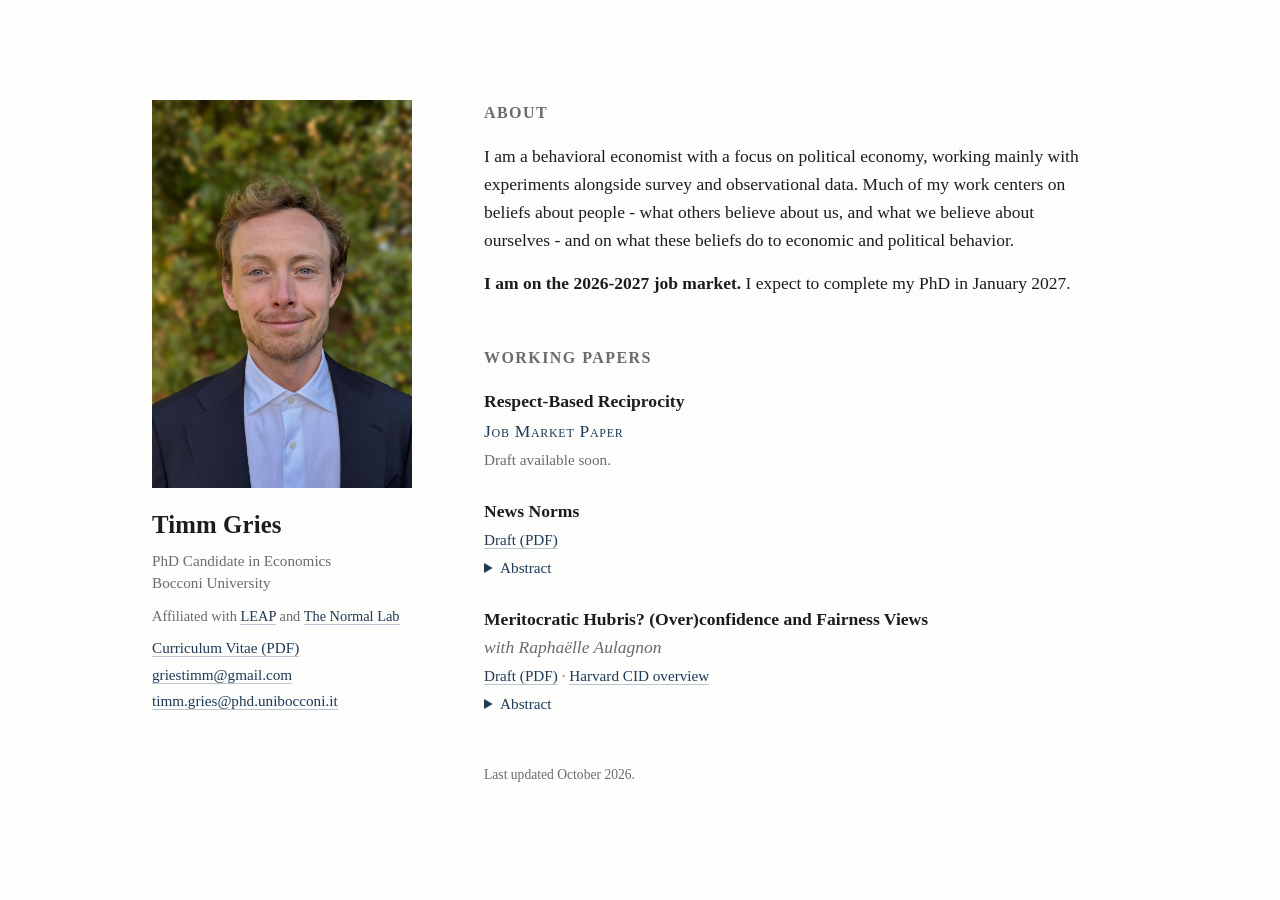
==== index.html @ f450a651 "Spell the Hubris title (Over)confidence Co-Authored-By: Claude Opus 5.5 <noreply@anthropic.com>" ====
<!doctype html>
<html lang="en">
<head>
<meta charset="utf-8">
<meta name="viewport" content="width=device-width, initial-scale=1">
<title>Timm Gries</title>
<meta name="description" content="Timm Gries - behavioral economist, PhD candidate at Bocconi University.">
<link rel="stylesheet" href="style.css">
</head>
<body>

<main>
  <!-- ---------- left rail: photo + identity ---------- -->
  <aside class="rail">
    <img class="photo" src="assets/photo2.jpg" alt="Timm Gries">
    <h1>Timm Gries</h1>
    <p class="affil">PhD Candidate in Economics<br>Bocconi University</p>
    <p class="affilnote">Affiliated with <a href="https://leap.unibocconi.eu/">LEAP</a> and
      <a href="https://thenormallab.uchicago.edu/">The Normal Lab</a></p>
    <!-- CV: assets/gries-cv.pdf, compiled from CV_timm_2026_07/CV_academic.tex.
         To update: recompile there, re-copy, push. To remove: delete the line + file. -->
    <p class="raillink"><a href="assets/gries-cv.pdf">Curriculum Vitae (PDF)</a></p>
    <p class="raillink"><a href="mailto:griestimm@gmail.com">griestimm@gmail.com</a></p>
    <!-- Staleness clock: institutional address - remove after the PhD (Jan 2027). -->
    <p class="raillink"><a href="mailto:timm.gries@phd.unibocconi.it">timm.gries@phd.unibocconi.it</a></p>
  </aside>

  <!-- ---------- right column: content ---------- -->
  <div class="content">
    <section id="about">
      <h2>About</h2>
      <p>
        I am a behavioral economist with a focus on political economy, working mainly with
        experiments alongside survey and observational data. Much of my work centers on beliefs
        about people - what others believe about us, and what we believe about ourselves - and on
        what these beliefs do to economic and political behavior.
      </p>
      <!-- Staleness clock: job-market line - update after the market (spring 2027). -->
      <p>
        <strong>I am on the 2026-2027 job market.</strong> I expect to complete my PhD in January&nbsp;2027.
      </p>
    </section>

    <section id="papers">
      <h2>Working papers</h2>
      <ul class="papers">
        <!-- TO ADD OR EDIT A PAPER: copy one <li> block. PDFs live in papers/
             (convention: gries-shorttitle.pdf); the link sits in the "note" span.
             Abstracts are <details class="abstract"> - plain HTML, no JS.
             TO REMOVE A PDF: delete the file, swap the note line back to
             "Draft available upon request.", drop the <details> block, push. -->
        <li>
          <span class="title">Respect-Based Reciprocity</span>
          <span class="tag">Job Market Paper</span>
          <!-- "soon" has a staleness clock: replace with a PDF link when the draft
               goes public, and do not let it survive into November unchanged. -->
          <span class="note">Draft available soon.</span>
        </li>
        <li>
          <span class="title">News Norms</span>
          <span class="note"><a href="papers/gries-newsnorms.pdf">Draft (PDF)</a></span>
          <!-- Abstract verbatim from the 2026-09-24 draft (260820_WP_RBRstyle.pdf). -->
          <details class="abstract">
            <summary>Abstract</summary>
            <p>Collective choices such as democratic decision-making run on attention, but
            attention to public affairs is often socially valuable and privately costly. This
            paper studies news norms, social expectations that &ldquo;a good citizen stays
            informed&rdquo;, and shows how they raise demand for political information through
            social image. In a pre-registered experiment, making political knowledge observable
            to peers increases willingness to pay for political news by about 21%. The effect is
            larger when participants believe their audience cares about being informed and can
            evaluate knowledge. Cross-national survey evidence shows that news norms are widely
            perceived and display systematic socioeconomic gradients. Together, the results
            identify a mechanism through which social environments can increase political
            information acquisition and contribute to persistent inequalities in political
            knowledge and political voice.</p>
          </details>
        </li>
        <li>
          <span class="title">Meritocratic Hubris? (Over)confidence and Fairness Views</span>
          <span class="coauthors">with Rapha&euml;lle Aulagnon</span>
          <span class="note"><a href="papers/gries-hubris.pdf">Draft (PDF)</a> &middot;
            <a href="https://www.hks.harvard.edu/centers/cid/voices/confidence-factor-how-our-beliefs-shape-attitudes-towards-fairness-and">Harvard CID overview</a></span>
          <!-- Abstract verbatim from the 2026-09-24 draft (260820_Hubris_RBRstyle.pdf). -->
          <details class="abstract">
            <summary>Abstract</summary>
            <p>Feedback and evaluations shape modern life and are increasingly inflated across
            educational, professional, and digital systems. We hypothesize that inflated
            feedback, by boosting confidence, shifts fairness perceptions toward greater
            acceptance of inequality, even absent any material stake. In a preregistered online
            experiment with a US-representative sample, we subtly inflate performance feedback
            for identical test performances, which raises both overestimation and overplacement.
            Acting as impartial spectators, treated participants redistribute significantly less
            to lower-performing workers, reducing the extent of redistribution by about 14%. The
            effect is strongest among those who attribute performance to skill and effort, and
            text analysis points to motivated attention to performance as the operative
            channel.</p>
          </details>
        </li>
      </ul>
    </section>

    <footer>
      <p>Last updated October 2026.</p>
    </footer>
  </div>
</main>

</body>
</html>
---- style.css ----
/* Timm Gries - academic site, v0.3.
   Left rail (photo + identity) / right column (about, papers), the classic
   academic two-column. Square photo corners per author. Light-committed,
   Palatino to match the job-market packet, navy accent, no hairline rules.
   Deliberately NOT PaperMod (cohort-mate uses it), not a link-dense layout. */

:root {
  --ink: #1c1c1c;
  --muted: #6b6b6b;
  --navy: #1d3a56;
  --bg: #fdfdfc;
}

* { box-sizing: border-box; }

body {
  margin: 0;
  background: var(--bg);
  color: var(--ink);
  font-family: "Palatino Linotype", Palatino, "Book Antiqua", Georgia, serif;
  font-size: 17.5px;
  line-height: 1.6;
}

main {
  max-width: 64rem;
  margin: 0 auto;
  padding: 3rem 1.5rem;
  display: grid;
  grid-template-columns: 260px 1fr;
  gap: 4.5rem;
  align-items: start;
  /* float the block mid-viewport on tall screens (the Nina move that
     makes a short page feel airy instead of top-crowded) */
  min-height: 100svh;
  align-content: center;
}

/* ------- left rail ------- */
.photo {
  width: 100%;
  height: auto;
  border-radius: 0;          /* square corners, per author */
  display: block;
}

.rail h1 {
  margin: 1.1rem 0 0.35rem;
  font-size: 1.55rem;
  font-weight: 600;
  letter-spacing: 0.005em;
}

.affil {
  margin: 0;
  color: var(--muted);
  font-size: 0.95rem;
  line-height: 1.45;
}

.affilnote { margin: 0.7rem 0 0; color: var(--muted); font-size: 0.9rem; line-height: 1.5; }

.raillink { margin: 0.55rem 0 0; font-size: 0.95rem; }
.raillink + .raillink { margin-top: 0.15rem; }

/* ------- right column ------- */
.content section { margin: 0 0 3rem; }

h2 {
  font-size: 1rem;
  font-weight: 600;
  text-transform: uppercase;
  letter-spacing: 0.09em;
  color: var(--muted);
  margin: 0 0 1rem;
}

#about p { margin: 0 0 0.95rem; max-width: 38rem; }

ul.papers { list-style: none; margin: 0; padding: 0; }
ul.papers li { margin: 0 0 1.5rem; }
.title { display: block; font-weight: 600; font-size: 1.1rem; }
.coauthors { display: block; color: var(--muted); font-style: italic; }
.tag {
  display: inline-block;
  margin-top: 0.15rem;
  color: var(--navy);
  font-variant: small-caps;
  letter-spacing: 0.04em;
}
.note { display: block; color: var(--muted); font-size: 0.95rem; margin-top: 0.2rem; }

a { color: var(--navy); text-decoration: none; border-bottom: 1px solid #b9c6d2; }
a:hover { border-bottom-color: var(--navy); }

/* Expandable abstracts on paper rows: plain <details>, no JS. The summary reads
   as a link (navy, like <a>) and the default disclosure marker is KEPT - it is the
   affordance that says "this opens in place" rather than navigating away. */
details.abstract { margin-top: 0.25rem; max-width: 38rem; }
details.abstract summary {
  cursor: pointer;
  color: var(--navy);
  font-size: 0.95rem;
  width: fit-content;
}
details.abstract summary:hover { text-decoration: underline; }
details.abstract p {
  color: var(--muted);
  font-size: 0.95rem;
  line-height: 1.55;
  margin: 0.35rem 0 0;
}

footer { color: var(--muted); font-size: 0.85rem; }

/* ------- small screens: stack, rail first ------- */
@media (max-width: 700px) {
  main {
    grid-template-columns: 1fr;
    gap: 2.2rem;
    padding-top: 2.6rem;
  }
  .photo { max-width: 190px; }
}
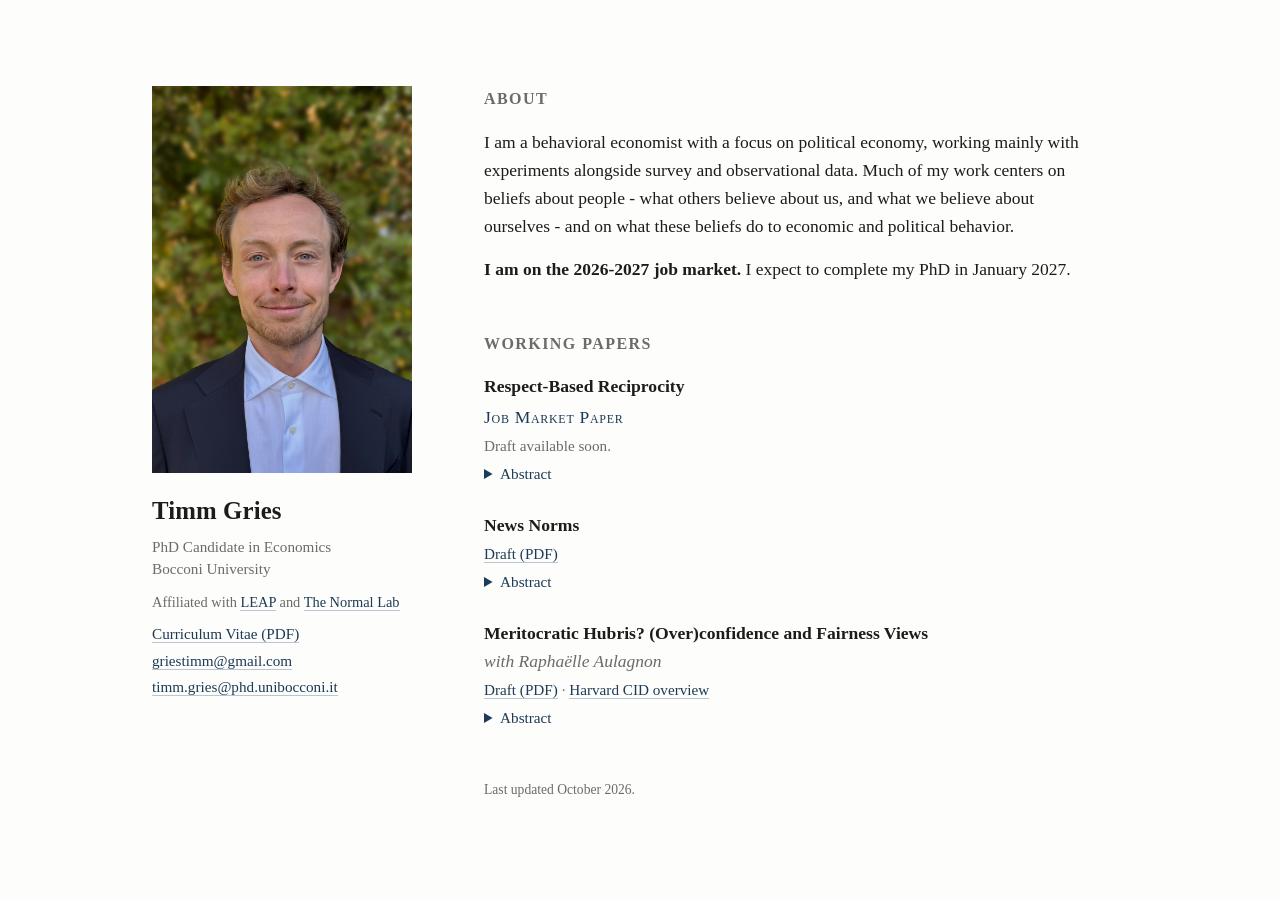
==== commit f7f460fb: "Add the Respect-Based Reciprocity abstract Co-Authored-By: Claude Opus 5.5 <noreply@anthropic.com>" ====
--- a/index.html
+++ b/index.html
@@ -55,6 +55,25 @@
           <!-- "soon" has a staleness clock: replace with a PDF link when the draft
                goes public, and do not let it survive into November unchanged. -->
           <span class="note">Draft available soon.</span>
+          <!-- Abstract verbatim from the current draft (261024, as of 2026-10-31).
+               Update it whenever the draft abstract changes. -->
+          <details class="abstract">
+            <summary>Abstract</summary>
+            <p>This paper proposes and experimentally tests <em>respect-based reciprocity</em>: the idea
+            that people are intrinsically more inclined to support others when they believe those others respect them
+            more, in the sense of holding a more favorable belief about their qualities. I further
+            hypothesize that people reciprocate perceived respect more strongly when they perceive
+            respect from elsewhere as scarce. Two pre-registered experiments test these hypotheses using
+            monetary allocations. The first separates perceived respect from material payoffs,
+            reputational incentives, and intentional acts of kindness or hostility, and shows that higher
+            respect increases support for the person who holds it. In the second, an exogenous reduction
+            in perceived outside respect amplifies the response of costly support to the recipient&rsquo;s
+            respect. Survey data from the 2016 U.S. election show associations between the respect voters
+            perceive from each candidate and their stated candidate preferences, consistent with both
+            hypotheses. Finally, I illustrate how respect-based reciprocity can change responses to gifts,
+            incentive pay, control and delegation, and political communication, and thereby alter their
+            optimal use.</p>
+          </details>
         </li>
         <li>
           <span class="title">News Norms</span>
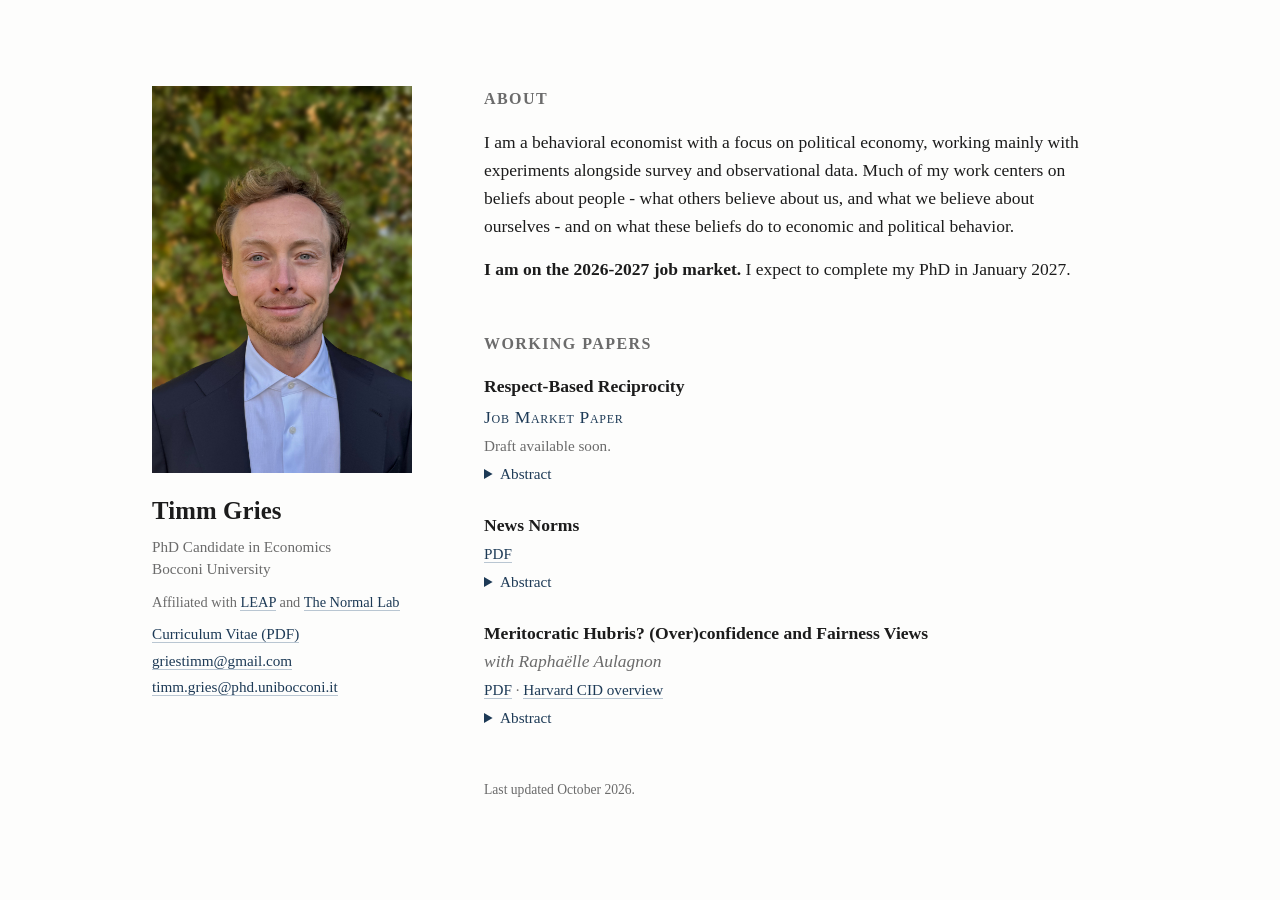
==== commit d43ba435: "Label the paper links "PDF" instead of "Draft (PDF)" Co-Authored-By: Claude Opus 5.5 <noreply@anthro" ====
--- a/index.html
+++ b/index.html
@@ -77,7 +77,7 @@
         </li>
         <li>
           <span class="title">News Norms</span>
-          <span class="note"><a href="papers/gries-newsnorms.pdf">Draft (PDF)</a></span>
+          <span class="note"><a href="papers/gries-newsnorms.pdf">PDF</a></span>
           <!-- Abstract verbatim from the 2026-09-24 draft (260820_WP_RBRstyle.pdf). -->
           <details class="abstract">
             <summary>Abstract</summary>
@@ -98,7 +98,7 @@
         <li>
           <span class="title">Meritocratic Hubris? (Over)confidence and Fairness Views</span>
           <span class="coauthors">with Rapha&euml;lle Aulagnon</span>
-          <span class="note"><a href="papers/gries-hubris.pdf">Draft (PDF)</a> &middot;
+          <span class="note"><a href="papers/gries-hubris.pdf">PDF</a> &middot;
             <a href="https://www.hks.harvard.edu/centers/cid/voices/confidence-factor-how-our-beliefs-shape-attitudes-towards-fairness-and">Harvard CID overview</a></span>
           <!-- Abstract verbatim from the 2026-09-24 draft (260820_Hubris_RBRstyle.pdf). -->
           <details class="abstract">
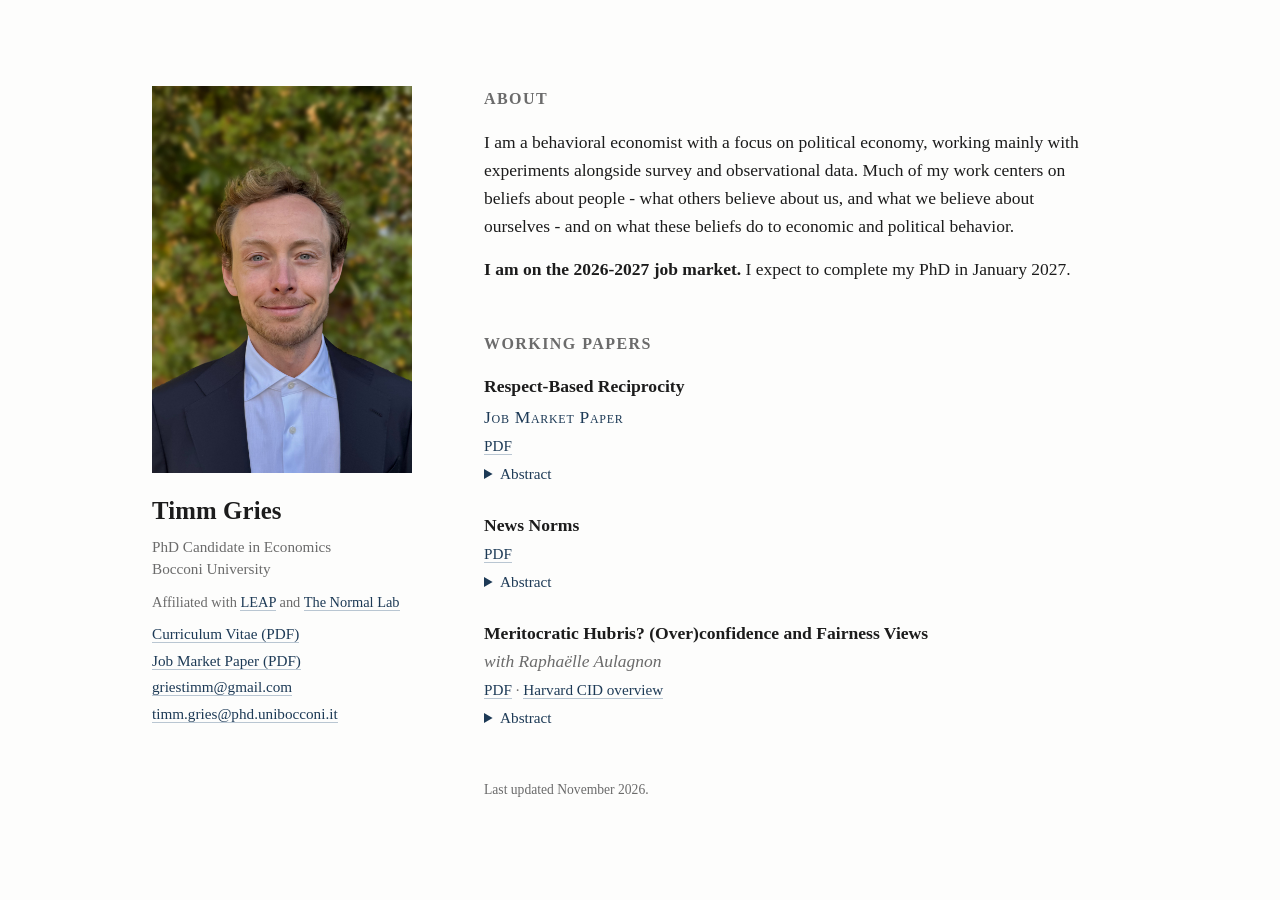
==== commit a1ce7d93: "Post the job market paper papers/gries-rbr.pdf: website build of the current draft (Job Market Paper" ====
--- a/index.html
+++ b/index.html
@@ -20,6 +20,7 @@
     <!-- CV: assets/gries-cv.pdf, compiled from CV_timm_2026_07/CV_academic.tex.
          To update: recompile there, re-copy, push. To remove: delete the line + file. -->
     <p class="raillink"><a href="assets/gries-cv.pdf">Curriculum Vitae (PDF)</a></p>
+    <p class="raillink"><a href="papers/gries-rbr.pdf">Job Market Paper (PDF)</a></p>
     <p class="raillink"><a href="mailto:griestimm@gmail.com">griestimm@gmail.com</a></p>
     <!-- Staleness clock: institutional address - remove after the PhD (Jan 2027). -->
     <p class="raillink"><a href="mailto:timm.gries@phd.unibocconi.it">timm.gries@phd.unibocconi.it</a></p>
@@ -52,10 +53,11 @@
         <li>
           <span class="title">Respect-Based Reciprocity</span>
           <span class="tag">Job Market Paper</span>
-          <!-- "soon" has a staleness clock: replace with a PDF link when the draft
-               goes public, and do not let it survive into November unchanged. -->
-          <span class="note">Draft available soon.</span>
-          <!-- Abstract verbatim from the current draft (261024, as of 2026-10-31).
+          <!-- PDF: papers/gries-rbr.pdf, the website build of the draft (title page with
+               "Click here for the latest version"; source ../jmp_builds/). Rebuild and
+               replace it whenever the draft changes. -->
+          <span class="note"><a href="papers/gries-rbr.pdf">PDF</a></span>
+          <!-- Abstract verbatim from the current draft (261024; checked 2026-11-03).
                Update it whenever the draft abstract changes. -->
           <details class="abstract">
             <summary>Abstract</summary>
@@ -120,7 +122,7 @@
     </section>
 
     <footer>
-      <p>Last updated October 2026.</p>
+      <p>Last updated November 2026.</p>
     </footer>
   </div>
 </main>
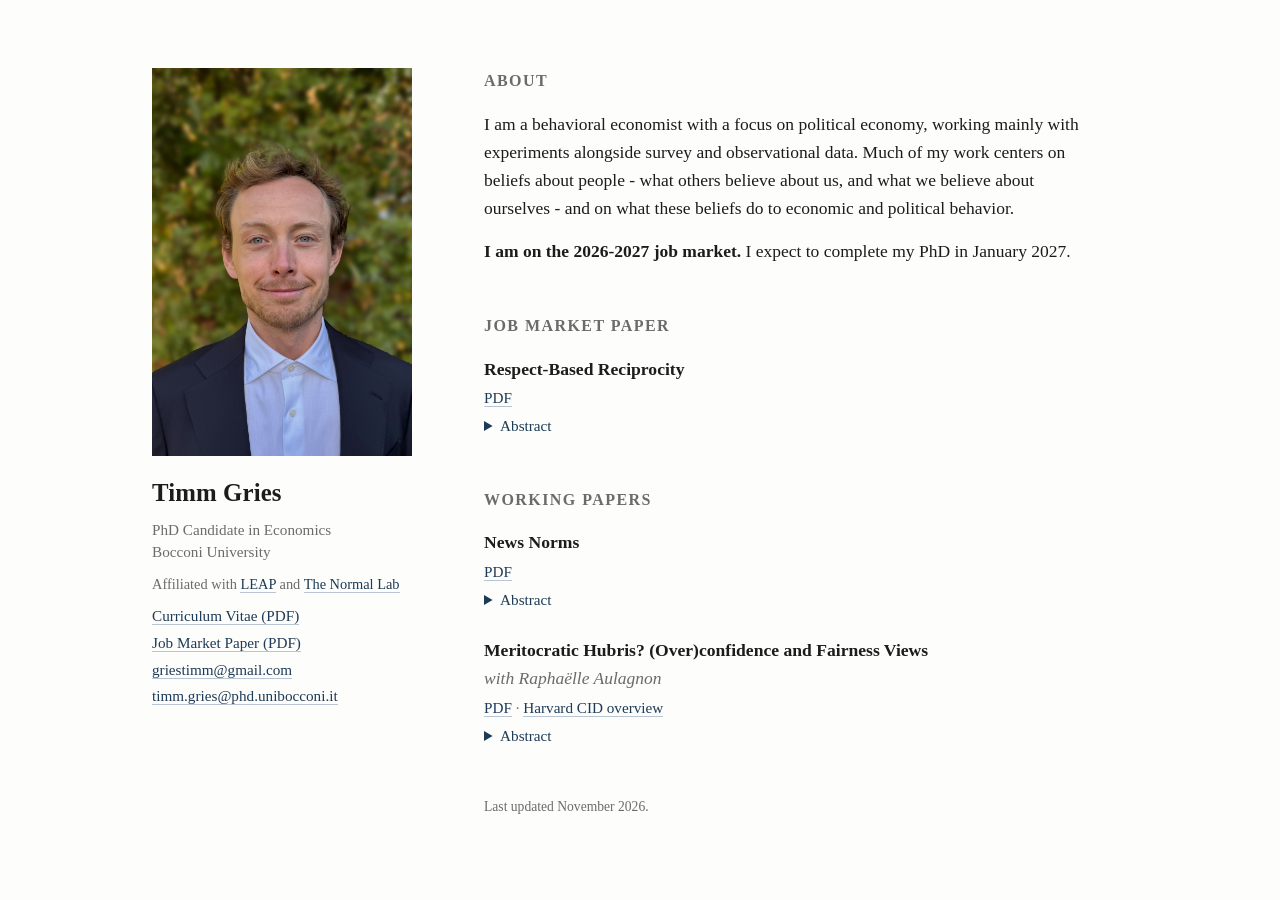
==== commit daf88efd: "Give the job market paper its own section "Job Market Paper" heading above "Working papers"; the tag" ====
--- a/index.html
+++ b/index.html
@@ -42,17 +42,11 @@
       </p>
     </section>
 
-    <section id="papers">
-      <h2>Working papers</h2>
+    <section id="jmp">
+      <h2>Job Market Paper</h2>
       <ul class="papers">
-        <!-- TO ADD OR EDIT A PAPER: copy one <li> block. PDFs live in papers/
-             (convention: gries-shorttitle.pdf); the link sits in the "note" span.
-             Abstracts are <details class="abstract"> - plain HTML, no JS.
-             TO REMOVE A PDF: delete the file, swap the note line back to
-             "Draft available upon request.", drop the <details> block, push. -->
         <li>
           <span class="title">Respect-Based Reciprocity</span>
-          <span class="tag">Job Market Paper</span>
           <!-- PDF: papers/gries-rbr.pdf, the website build of the draft (title page with
                "Click here for the latest version"; source ../jmp_builds/). Rebuild and
                replace it whenever the draft changes. -->
@@ -77,6 +71,17 @@
             optimal use.</p>
           </details>
         </li>
+      </ul>
+    </section>
+
+    <section id="papers">
+      <h2>Working papers</h2>
+      <ul class="papers">
+        <!-- TO ADD OR EDIT A PAPER: copy one <li> block. PDFs live in papers/
+             (convention: gries-shorttitle.pdf); the link sits in the "note" span.
+             Abstracts are <details class="abstract"> - plain HTML, no JS.
+             TO REMOVE A PDF: delete the file, swap the note line back to
+             "Draft available upon request.", drop the <details> block, push. -->
         <li>
           <span class="title">News Norms</span>
           <span class="note"><a href="papers/gries-newsnorms.pdf">PDF</a></span>
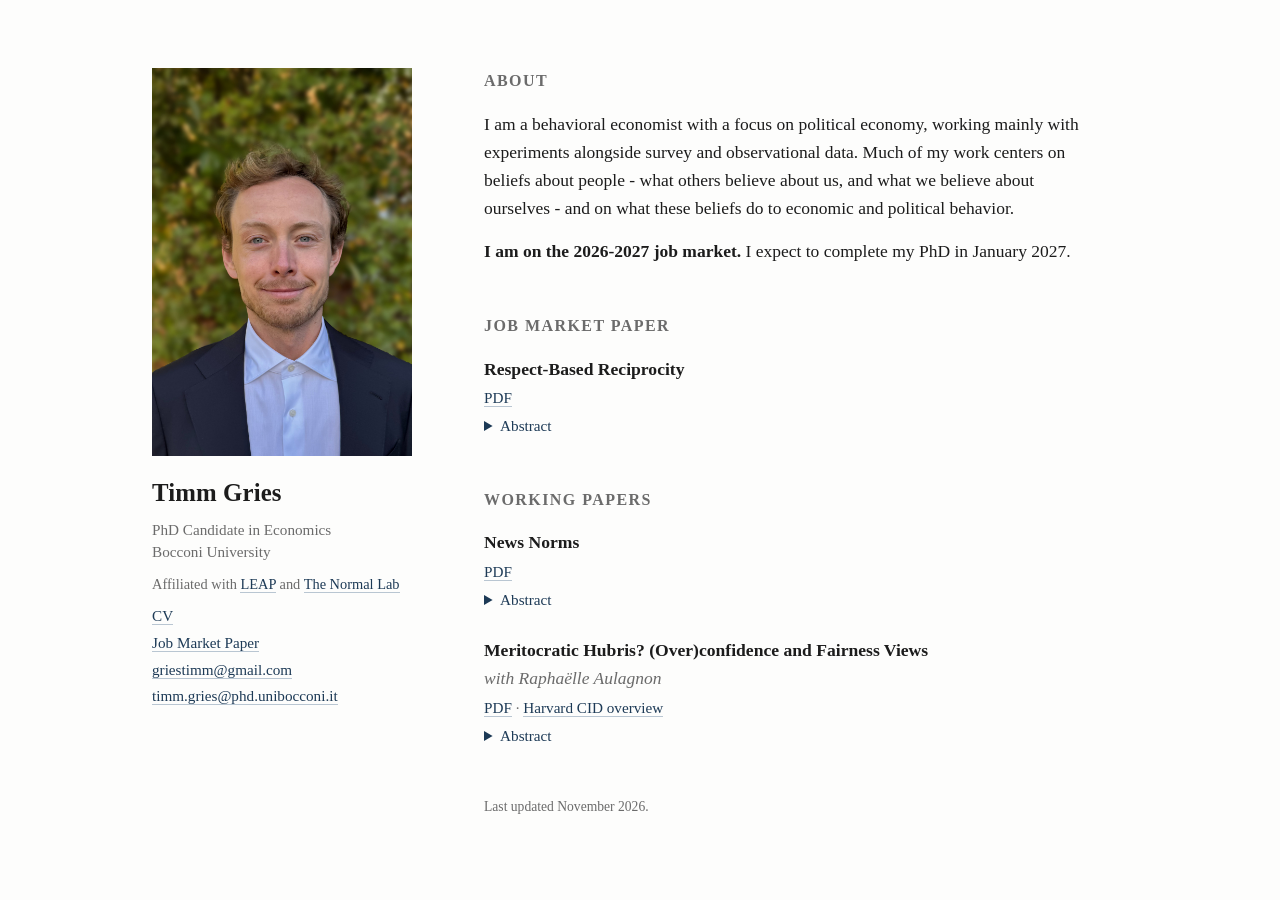
==== commit 6aa8e878: "Left column: "CV" and "Job Market Paper" without "(PDF)" Co-Authored-By: Claude Opus 5.5 <noreply@an" ====
--- a/index.html
+++ b/index.html
@@ -19,8 +19,8 @@
       <a href="https://thenormallab.uchicago.edu/">The Normal Lab</a></p>
     <!-- CV: assets/gries-cv.pdf, compiled from CV_timm_2026_07/CV_academic.tex.
          To update: recompile there, re-copy, push. To remove: delete the line + file. -->
-    <p class="raillink"><a href="assets/gries-cv.pdf">Curriculum Vitae (PDF)</a></p>
-    <p class="raillink"><a href="papers/gries-rbr.pdf">Job Market Paper (PDF)</a></p>
+    <p class="raillink"><a href="assets/gries-cv.pdf">CV</a></p>
+    <p class="raillink"><a href="papers/gries-rbr.pdf">Job Market Paper</a></p>
     <p class="raillink"><a href="mailto:griestimm@gmail.com">griestimm@gmail.com</a></p>
     <!-- Staleness clock: institutional address - remove after the PhD (Jan 2027). -->
     <p class="raillink"><a href="mailto:timm.gries@phd.unibocconi.it">timm.gries@phd.unibocconi.it</a></p>
